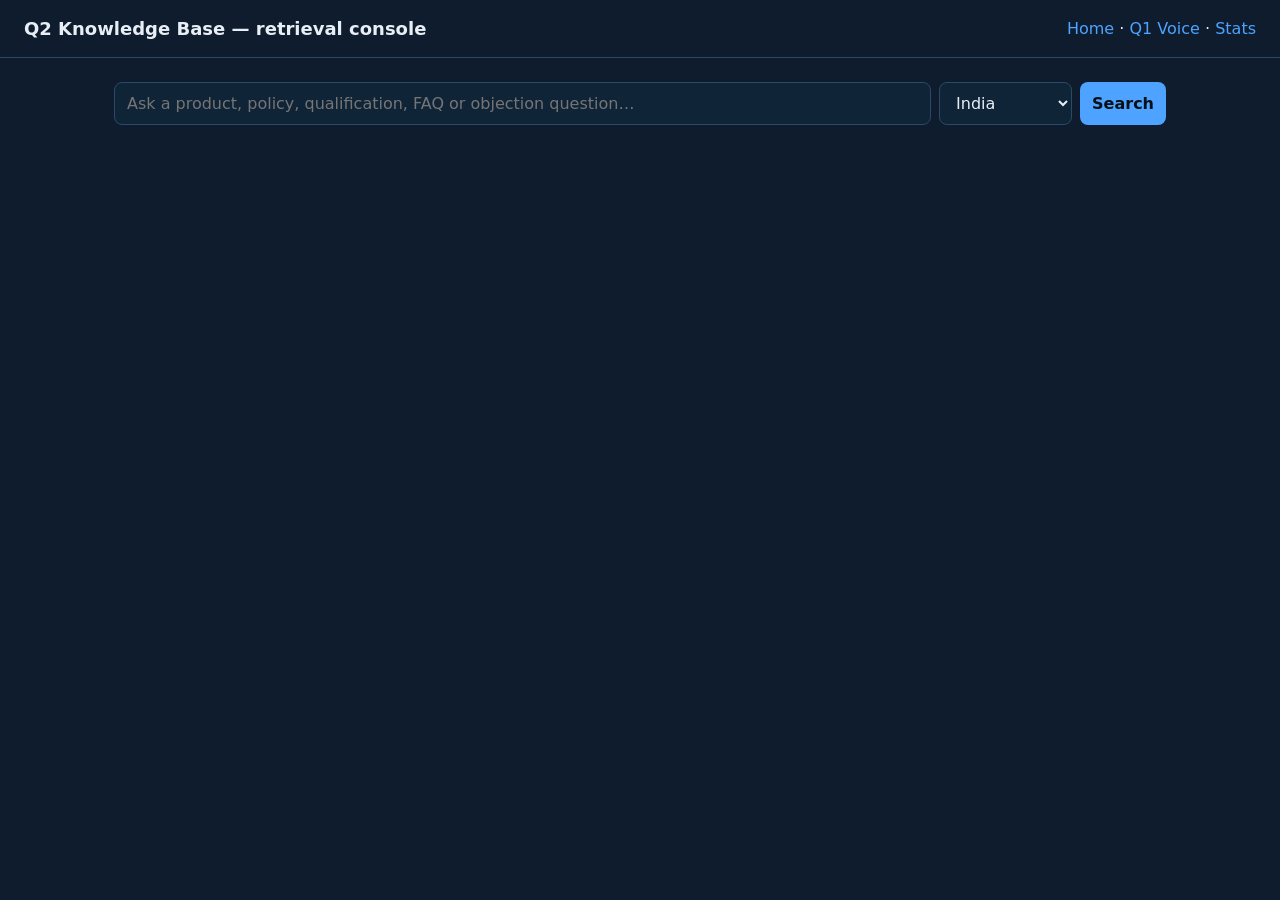
==== q2_knowledge_base/static/kb.html @ 1663a3b0 "Added  hybrid retrieval with grounding scores, citations and search UI" ====
<!DOCTYPE html>
<html lang="en">
<head>
<meta charset="utf-8">
<title>Sentinel KB — retrieval console</title>
<meta name="viewport" content="width=device-width, initial-scale=1">
<style>
  :root { --bg:#0f1c2e; --card:#173049; --line:#2a4a6a; --text:#e8eef5; --muted:#8aa0b8; --ok:#3dd68c; --mid:#f5c542; --bad:#ff6b6b; --acc:#4da3ff; }
  * { box-sizing: border-box; }
  body { margin:0; font-family: "Segoe UI", system-ui, sans-serif; background:var(--bg); color:var(--text); }
  header { padding:18px 24px; border-bottom:1px solid var(--line); display:flex; justify-content:space-between; align-items:center; }
  header a { color:var(--acc); text-decoration:none; }
  h1 { font-size:18px; margin:0; font-weight:600; }
  .wrap { max-width:1100px; margin:0 auto; padding:24px; }
  .bar { display:flex; gap:8px; flex-wrap:wrap; }
  input, select, button { font: inherit; padding:10px 12px; border-radius:8px; border:1px solid var(--line); background:#102438; color:var(--text); }
  input { flex:1; min-width:240px; }
  button { background:var(--acc); color:#071018; border:0; font-weight:600; cursor:pointer; }
  .meta { margin:14px 0; color:var(--muted); font-size:13px; }
  .hit { background:var(--card); border:1px solid var(--line); border-radius:12px; padding:16px; margin:12px 0; }
  .hit h3 { margin:0 0 8px; font-size:15px; }
  .badge { display:inline-block; padding:2px 8px; border-radius:999px; font-size:11px; margin-right:6px; background:#102438; color:var(--muted); }
  .high { color:var(--ok); } .medium { color:var(--mid); } .low { color:var(--bad); }
  .cite { font-size:12px; color:var(--muted); margin-top:8px; font-family: ui-monospace, Consolas, monospace; }
  p { line-height:1.5; }
</style>
</head>
<body>
<header>
  <h1>Q2 Knowledge Base — retrieval console</h1>
  <nav><a href="/">Home</a> · <a href="/agent">Q1 Voice</a> · <a href="/kb/stats">Stats</a></nav>
</header>
<div class="wrap">
  <div class="bar">
    <input id="q" placeholder="Ask a product, policy, qualification, FAQ or objection question…" />
    <select id="market"><option value="IN">India</option><option value="PH">Philippines</option><option value="ID">Indonesia</option></select>
    <button id="go">Search</button>
  </div>
  <div class="meta" id="meta"></div>
  <div id="hits"></div>
</div>
<script>
const q = document.getElementById('q');
const go = document.getElementById('go');
async function search() {
  const query = q.value.trim();
  if (query.length < 2) return;
  const market = document.getElementById('market').value;
  const res = await fetch(`/kb/search?q=${encodeURIComponent(query)}&k=5&market=${market}`);
  const data = await res.json();
  document.getElementById('meta').innerHTML =
    `mode <b>${data.mode}</b> · confidence <span class="${data.tier}">${data.confidence}</span> (${data.tier}) · grounded=${data.grounded} · expanded: ${data.expanded_query}`;
  document.getElementById('hits').innerHTML = (data.hits || []).map(h => `
    <article class="hit">
      <h3>${h.rank}. ${h.title}</h3>
      <div>
        <span class="badge">${h.record_id}</span>
        <span class="badge">${h.category}</span>
        <span class="badge">score ${h.score}</span>
        ${(h.products||[]).map(p => `<span class="badge">${p}</span>`).join('')}
      </div>
      <p>${h.content}</p>
      <div class="cite">${h.citation}<br>${h.explanation}</div>
    </article>`).join('') || '<p>No hits.</p>';
}
go.onclick = search;
q.addEventListener('keydown', e => { if (e.key === 'Enter') search(); });
</script>
</body>
</html>
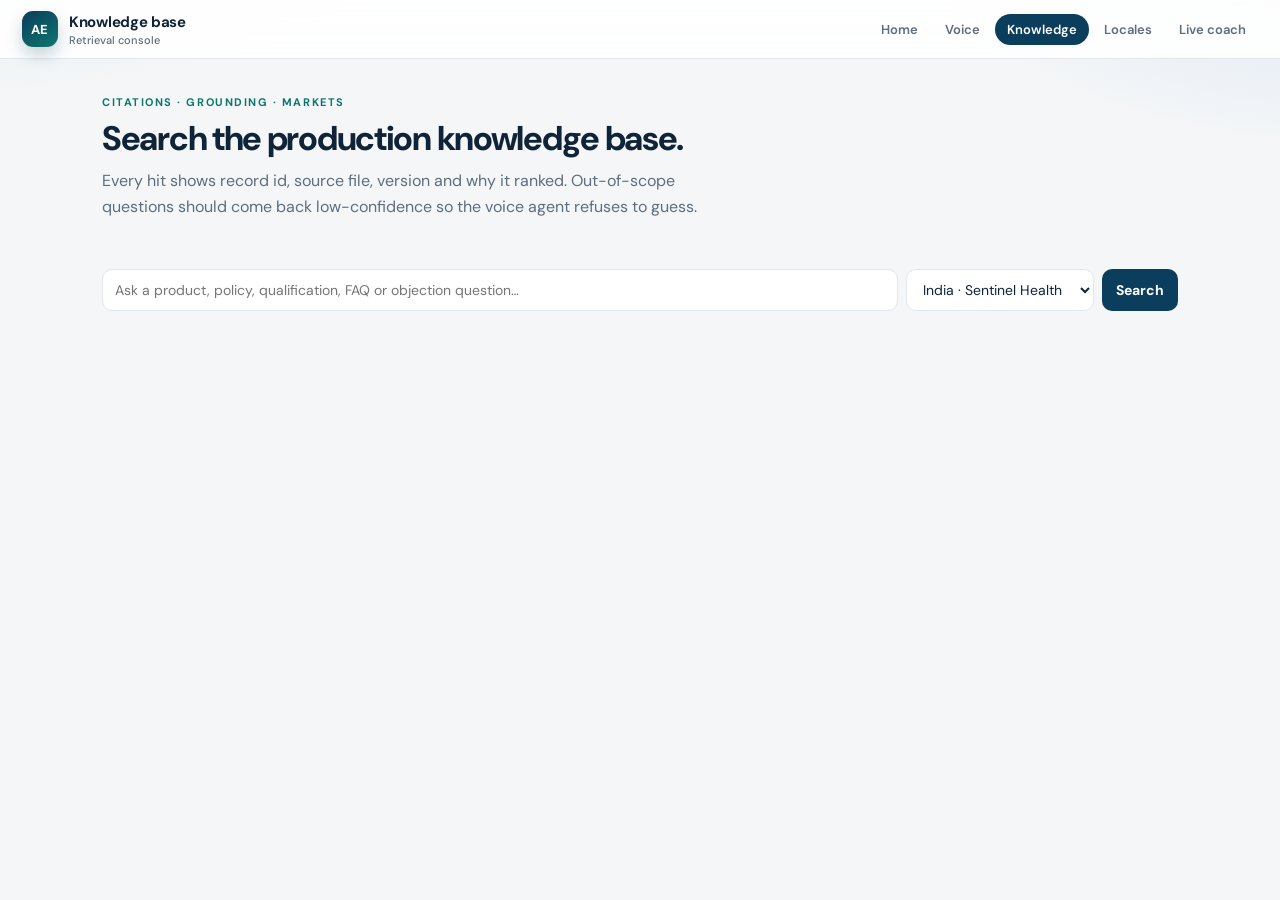
==== commit 350763c2: "Add recorded test calls and walkthrough video" ====
--- a/q2_knowledge_base/static/kb.html
+++ b/q2_knowledge_base/static/kb.html
@@ -2,44 +2,52 @@
 <html lang="en">
 <head>
 <meta charset="utf-8">
-<title>Sentinel KB — retrieval console</title>
+<title>Knowledge base · Aether Console</title>
 <meta name="viewport" content="width=device-width, initial-scale=1">
-<style>
-  :root { --bg:#0f1c2e; --card:#173049; --line:#2a4a6a; --text:#e8eef5; --muted:#8aa0b8; --ok:#3dd68c; --mid:#f5c542; --bad:#ff6b6b; --acc:#4da3ff; }
-  * { box-sizing: border-box; }
-  body { margin:0; font-family: "Segoe UI", system-ui, sans-serif; background:var(--bg); color:var(--text); }
-  header { padding:18px 24px; border-bottom:1px solid var(--line); display:flex; justify-content:space-between; align-items:center; }
-  header a { color:var(--acc); text-decoration:none; }
-  h1 { font-size:18px; margin:0; font-weight:600; }
-  .wrap { max-width:1100px; margin:0 auto; padding:24px; }
-  .bar { display:flex; gap:8px; flex-wrap:wrap; }
-  input, select, button { font: inherit; padding:10px 12px; border-radius:8px; border:1px solid var(--line); background:#102438; color:var(--text); }
-  input { flex:1; min-width:240px; }
-  button { background:var(--acc); color:#071018; border:0; font-weight:600; cursor:pointer; }
-  .meta { margin:14px 0; color:var(--muted); font-size:13px; }
-  .hit { background:var(--card); border:1px solid var(--line); border-radius:12px; padding:16px; margin:12px 0; }
-  .hit h3 { margin:0 0 8px; font-size:15px; }
-  .badge { display:inline-block; padding:2px 8px; border-radius:999px; font-size:11px; margin-right:6px; background:#102438; color:var(--muted); }
-  .high { color:var(--ok); } .medium { color:var(--mid); } .low { color:var(--bad); }
-  .cite { font-size:12px; color:var(--muted); margin-top:8px; font-family: ui-monospace, Consolas, monospace; }
-  p { line-height:1.5; }
-</style>
+<link rel="preconnect" href="https://fonts.googleapis.com">
+<link href="https://fonts.googleapis.com/css2?family=DM+Sans:wght@400;500;600;700;800&family=IBM+Plex+Mono:wght@400;500&display=swap" rel="stylesheet">
+<link rel="stylesheet" href="/static/app.css">
 </head>
 <body>
-<header>
-  <h1>Q2 Knowledge Base — retrieval console</h1>
-  <nav><a href="/">Home</a> · <a href="/agent">Q1 Voice</a> · <a href="/kb/stats">Stats</a></nav>
+<header class="topbar">
+  <a class="brand" href="/">
+    <div class="mark">AE</div>
+    <div><h1>Knowledge base</h1><small>Retrieval console</small></div>
+  </a>
+  <nav class="nav">
+    <a href="/">Home</a>
+    <a href="/agent">Voice</a>
+    <a class="active" href="/kb">Knowledge</a>
+    <a href="/native">Locales</a>
+    <a href="/live">Live coach</a>
+  </nav>
 </header>
-<div class="wrap">
+<main class="page">
+  <div class="hero">
+    <p class="kicker">Citations · grounding · markets</p>
+    <h2>Search the production knowledge base.</h2>
+    <p class="lede">Every hit shows record id, source file, version and why it ranked. Out-of-scope questions should come back low-confidence so the voice agent refuses to guess.</p>
+  </div>
+  <div class="stats" id="stats"></div>
   <div class="bar">
     <input id="q" placeholder="Ask a product, policy, qualification, FAQ or objection question…" />
-    <select id="market"><option value="IN">India</option><option value="PH">Philippines</option><option value="ID">Indonesia</option></select>
+    <select id="market">
+      <option value="IN">India · Sentinel Health</option>
+      <option value="PH">Philippines · ShieldLife</option>
+      <option value="ID">Indonesia · MitraDana</option>
+    </select>
     <button id="go">Search</button>
   </div>
   <div class="meta" id="meta"></div>
   <div id="hits"></div>
-</div>
+</main>
 <script>
+fetch('/kb/stats').then(r => r.json()).then(d => {
+  document.getElementById('stats').innerHTML =
+    `<div class="stat"><b>${d.active_records ?? '—'}</b><span>active records</span></div>` +
+    `<div class="stat"><b>${d.superseded_records ?? 0}</b><span>superseded</span></div>` +
+    `<div class="stat"><b>${d.dense_index ? 'hybrid' : 'BM25'}</b><span>index mode</span></div>`;
+}).catch(() => {});
 const q = document.getElementById('q');
 const go = document.getElementById('go');
 async function search() {
@@ -54,14 +62,14 @@
     <article class="hit">
       <h3>${h.rank}. ${h.title}</h3>
       <div>
-        <span class="badge">${h.record_id}</span>
-        <span class="badge">${h.category}</span>
-        <span class="badge">score ${h.score}</span>
-        ${(h.products||[]).map(p => `<span class="badge">${p}</span>`).join('')}
+        <span class="pill">${h.record_id}</span>
+        <span class="pill">${h.category}</span>
+        <span class="pill">score ${h.score}</span>
+        ${(h.products||[]).map(p => `<span class="pill">${p}</span>`).join('')}
       </div>
       <p>${h.content}</p>
       <div class="cite">${h.citation}<br>${h.explanation}</div>
-    </article>`).join('') || '<p>No hits.</p>';
+    </article>`).join('') || '<p class="hint">No hits.</p>';
 }
 go.onclick = search;
 q.addEventListener('keydown', e => { if (e.key === 'Enter') search(); });
--- a/static/app.css
+++ b/static/app.css
@@ -0,0 +1,179 @@
+:root {
+  --bg: #f4f6f8;
+  --surface: #ffffff;
+  --ink: #0f2438;
+  --muted: #5d6e7e;
+  --line: #e2e8ee;
+  --navy: #0b3d5c;
+  --navy-2: #135a82;
+  --teal: #0f766e;
+  --teal-soft: #e7f5f3;
+  --gold: #b45309;
+  --red: #be123c;
+  --green: #047857;
+  --shadow: 0 1px 2px rgba(15, 36, 56, .04), 0 12px 28px rgba(15, 36, 56, .07);
+  --radius: 16px;
+  --font: "DM Sans", "Segoe UI", system-ui, sans-serif;
+  --mono: "IBM Plex Mono", ui-monospace, Consolas, monospace;
+}
+* { box-sizing: border-box; }
+html, body { height: 100%; }
+html { -webkit-font-smoothing: antialiased; text-rendering: optimizeLegibility; }
+body {
+  margin: 0;
+  font-family: var(--font);
+  background:
+    radial-gradient(1100px 480px at -8% -20%, #d9ece9 0%, transparent 58%),
+    radial-gradient(900px 420px at 108% -8%, #d7e4f1 0%, transparent 52%),
+    var(--bg);
+  color: var(--ink);
+}
+a { color: var(--navy-2); text-decoration: none; }
+a:hover { color: var(--teal); }
+button, input, select { font-family: inherit; font-size: 14px; }
+
+.topbar {
+  position: sticky; top: 0; z-index: 20;
+  display: flex; align-items: center; justify-content: space-between; gap: 16px;
+  padding: 11px 22px;
+  background: rgba(255,255,255,.9);
+  backdrop-filter: blur(14px);
+  border-bottom: 1px solid var(--line);
+}
+.brand { display: flex; align-items: center; gap: 11px; color: inherit; }
+.mark {
+  width: 36px; height: 36px; border-radius: 11px;
+  background: linear-gradient(145deg, var(--navy) 0%, var(--teal) 100%);
+  color: #fff; font-weight: 800; font-size: 13px;
+  display: grid; place-items: center; letter-spacing: .04em;
+  box-shadow: 0 8px 16px rgba(11, 61, 92, .22);
+}
+.brand h1 { margin: 0; font-size: 15px; font-weight: 700; letter-spacing: -.02em; }
+.brand small { display: block; color: var(--muted); font-size: 11px; font-weight: 500; margin-top: 1px; }
+.nav { display: flex; gap: 3px; flex-wrap: wrap; }
+.nav a {
+  padding: 7px 12px; border-radius: 999px; font-size: 13px; font-weight: 600;
+  color: var(--muted);
+}
+.nav a:hover { background: #eef3f6; color: var(--navy); }
+.nav a.active { background: var(--navy); color: #fff; }
+
+.page { max-width: 1120px; margin: 0 auto; padding: 36px 22px 64px; }
+.hero { margin-bottom: 8px; }
+.hero h2 { margin: 0 0 10px; font-size: 34px; letter-spacing: -.038em; line-height: 1.15; font-weight: 750; }
+.lede { margin: 0 0 28px; max-width: 640px; color: var(--muted); line-height: 1.6; font-size: 16px; }
+.kicker {
+  font-size: 11px; font-weight: 700; letter-spacing: .14em; text-transform: uppercase;
+  color: var(--teal); margin: 0 0 10px;
+}
+
+.cards { display: grid; grid-template-columns: repeat(auto-fit, minmax(240px, 1fr)); gap: 14px; }
+.tile {
+  display: flex; flex-direction: column;
+  background: var(--surface); border: 1px solid var(--line);
+  border-radius: var(--radius); padding: 20px 20px 18px; box-shadow: var(--shadow);
+  color: inherit; min-height: 168px; transition: transform .16s ease, border-color .16s ease, box-shadow .16s ease;
+}
+.tile:hover { transform: translateY(-3px); border-color: #c5d7e2; color: inherit; box-shadow: 0 16px 36px rgba(15,36,56,.1); }
+.tile h3 { margin: 0 0 8px; font-size: 17px; letter-spacing: -.02em; }
+.tile p { margin: 0; color: var(--muted); font-size: 13.5px; line-height: 1.55; flex: 1; }
+.tile .go { margin-top: 14px; font-size: 12px; font-weight: 700; color: var(--navy); letter-spacing: .02em; }
+.tile.compact { min-height: 0; }
+.tile.compact h3 { font-size: 15px; }
+
+.stats { display: flex; gap: 10px; flex-wrap: wrap; margin: 0 0 22px; }
+.stat {
+  background: var(--surface); border: 1px solid var(--line); border-radius: 12px;
+  padding: 10px 14px; min-width: 112px; box-shadow: var(--shadow);
+}
+.stat b { display: block; font-size: 18px; letter-spacing: -.03em; }
+.stat span { color: var(--muted); font-size: 11px; font-weight: 600; letter-spacing: .04em; text-transform: uppercase; }
+
+.btn, button {
+  border: 0; border-radius: 10px; padding: 10px 14px; font-weight: 700; cursor: pointer;
+  background: var(--navy); color: #fff;
+}
+button.secondary { background: #fff; color: var(--navy); border: 1px solid var(--line); }
+button.ghost { background: transparent; color: var(--navy); border: 1px solid var(--line); }
+button:disabled { opacity: .42; cursor: not-allowed; }
+button:not(:disabled):hover { filter: brightness(1.06); }
+input, select {
+  border: 1px solid var(--line); border-radius: 10px; padding: 10px 12px;
+  background: #fff; color: var(--ink); outline: none;
+}
+input:focus, select:focus { border-color: var(--teal); box-shadow: 0 0 0 3px rgba(15,118,110,.14); }
+
+.split { display: grid; grid-template-columns: 1.5fr .86fr; min-height: calc(100vh - 59px); }
+.chat-pane { display: flex; flex-direction: column; padding: 18px 20px 16px; min-width: 0; }
+.log {
+  flex: 1; overflow: auto; background: var(--surface); border: 1px solid var(--line);
+  border-radius: var(--radius); padding: 18px; box-shadow: var(--shadow);
+}
+.msg { max-width: 82%; padding: 11px 14px; border-radius: 16px; margin: 10px 0; line-height: 1.5; font-size: 14.5px; }
+.msg.agent { background: var(--teal-soft); border: 1px solid #d2e8e4; border-bottom-left-radius: 6px; }
+.msg.cust { background: var(--navy); color: #fff; margin-left: auto; border-bottom-right-radius: 6px; }
+.who { font-size: 10px; font-weight: 700; letter-spacing: .08em; text-transform: uppercase; opacity: .58; margin-bottom: 4px; }
+.composer {
+  display: flex; gap: 8px; margin-top: 12px; flex-wrap: wrap; align-items: center;
+}
+.composer input { flex: 1; min-width: 180px; }
+.side {
+  border-left: 1px solid var(--line); background: rgba(255,255,255,.48);
+  padding: 18px; overflow: auto;
+}
+.side h2 {
+  margin: 20px 0 8px; font-size: 11px; letter-spacing: .12em; text-transform: uppercase; color: var(--muted);
+}
+.side h2:first-child { margin-top: 0; }
+.card, .side-card {
+  background: var(--surface); border: 1px solid var(--line); border-radius: 12px;
+  padding: 12px; box-shadow: var(--shadow); font-size: 13.5px; line-height: 1.45;
+}
+.pill {
+  display: inline-block; padding: 3px 9px; border-radius: 999px; margin: 2px;
+  background: #eef3f7; color: var(--navy); font-size: 12px; font-weight: 600;
+}
+.pill.ok { background: #d1fae5; color: var(--green); }
+.pill.warn { background: #ffedd5; color: var(--gold); }
+.pill.bad { background: #ffe4e6; color: var(--red); }
+.cite { font-size: 12px; color: var(--muted); margin: 6px 0; font-family: var(--mono); word-break: break-word; }
+.hint { color: var(--muted); font-size: 13px; line-height: 1.5; margin: 0 0 12px; }
+.panel {
+  background: var(--surface); border: 1px solid var(--line); border-radius: var(--radius);
+  padding: 16px; box-shadow: var(--shadow); margin-bottom: 14px;
+}
+
+.hit { background: var(--surface); border: 1px solid var(--line); border-radius: var(--radius); padding: 18px; margin: 12px 0; box-shadow: var(--shadow); }
+.hit h3 { margin: 0 0 8px; font-size: 16px; letter-spacing: -.02em; }
+.hit p { margin: 10px 0; line-height: 1.55; color: #244054; }
+.high { color: var(--green); font-weight: 700; }
+.medium { color: var(--gold); font-weight: 700; }
+.low { color: var(--red); font-weight: 700; }
+.bar { display: flex; gap: 8px; flex-wrap: wrap; }
+.bar input { flex: 1; min-width: 220px; }
+.meta { margin: 14px 0; color: var(--muted); font-size: 13px; }
+
+.toolbar { display: flex; gap: 8px; flex-wrap: wrap; padding: 16px 22px 8px; }
+.toolbar button { background: #fff; color: var(--navy); border: 1px solid var(--line); font-size: 12.5px; }
+.toolbar button:hover { border-color: var(--teal); color: var(--teal); }
+.dash { display: grid; grid-template-columns: 1.1fr 1fr; gap: 14px; padding: 8px 22px 28px; }
+.nudge { border-left: 3px solid var(--teal); padding: 10px 12px; margin: 8px 0; background: #f0fdfa; border-radius: 0 10px 10px 0; font-size: 13.5px; line-height: 1.45; }
+.nudge.compliance_gap, .nudge.rising_frustration { border-color: var(--red); background: #fff1f2; }
+.line { margin: 8px 0; font-size: 14px; line-height: 1.45; }
+.line.customer { color: var(--gold); }
+.line.agent { color: var(--navy); }
+table { width: 100%; border-collapse: collapse; font-size: 13px; }
+th, td { padding: 8px 8px; border-bottom: 1px solid var(--line); text-align: left; }
+th { color: var(--muted); font-size: 11px; letter-spacing: .08em; text-transform: uppercase; }
+
+.footer {
+  margin-top: 40px; padding-top: 18px; border-top: 1px solid var(--line);
+  color: var(--muted); font-size: 12px;
+}
+
+@media (max-width: 900px) {
+  .split, .dash { grid-template-columns: 1fr; }
+  .side { border-left: 0; border-top: 1px solid var(--line); }
+  .hero h2 { font-size: 26px; }
+  .topbar { flex-wrap: wrap; }
+}
